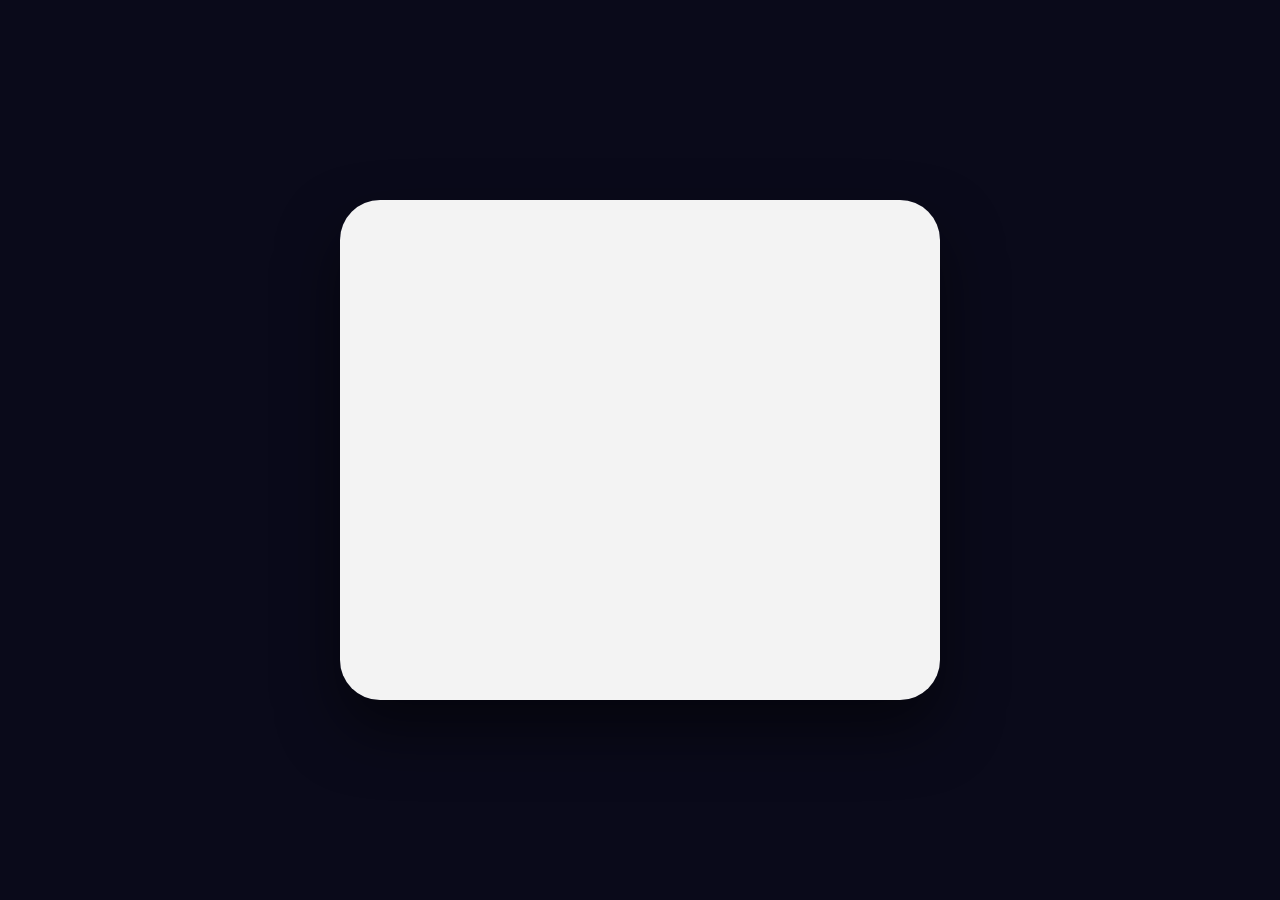
==== surpresa.html @ 6eed4ac9 "Add files via upload" ====
<!DOCTYPE html>
<html lang="pt-br">
<head>
    <meta charset="UTF-8">
    <meta name="viewport" content="width=device-width, initial-scale=1.0, user-scalable=yes">
    <title>💕 Surpresa Especial</title>
    <style>
        /* ============================================================
           ESTILOS GERAIS
           ============================================================ */
        * {
            margin: 0;
            padding: 0;
            box-sizing: border-box;
        }

        body {
            font-family: 'Segoe UI', 'Helvetica Neue', system-ui, sans-serif;
            min-height: 100vh;
            display: flex;
            align-items: center;
            justify-content: center;
            padding: 20px;
            overflow: hidden;
            background: #0a0a1a;
            transition: background 0.8s ease;
        }

        .container {
            width: 100%;
            max-width: 600px;
            min-height: 500px;
            background: rgba(255, 255, 255, 0.95);
            border-radius: 40px;
            padding: 35px 30px;
            box-shadow: 0 30px 60px rgba(0,0,0,0.5);
            position: relative;
            overflow: hidden;
            animation: fadeIn 0.6s ease;
        }

        @keyframes fadeIn {
            from { opacity: 0; transform: scale(0.95); }
            to { opacity: 1; transform: scale(1); }
        }

        @keyframes slideUp {
            from { opacity: 0; transform: translateY(30px); }
            to { opacity: 1; transform: translateY(0); }
        }

        .pergunta-container {
            animation: slideUp 0.5s ease;
            position: relative;
            z-index: 2;
        }

        .pergunta-numero {
            font-size: 0.8rem;
            color: #888;
            margin-bottom: 5px;
            font-weight: bold;
        }

        .pergunta-titulo {
            font-size: 1.1rem;
            color: #555;
            margin-bottom: 15px;
            font-style: italic;
        }

        .pergunta-texto {
            font-size: 1.4rem;
            font-weight: bold;
            color: #2c3e50;
            margin-bottom: 25px;
            line-height: 1.4;
        }

        /* Opções */
        .opcoes {
            display: flex;
            flex-direction: column;
            gap: 12px;
            margin: 20px 0;
        }

        .opcao-btn {
            padding: 14px 20px;
            border: 2px solid #ddd;
            border-radius: 16px;
            background: white;
            font-size: 1rem;
            cursor: pointer;
            transition: all 0.2s ease;
            text-align: left;
            font-weight: 500;
            color: #2c3e50;
        }

        .opcao-btn:hover {
            border-color: #9b59b6;
            background: #f8f0ff;
        }

        .opcao-btn:active {
            transform: scale(0.97);
        }

        .opcao-btn.certa {
            border-color: #27ae60;
            background: #eafaf1;
            color: #27ae60;
        }

        .opcao-btn.errada {
            border-color: #e74c3c;
            background: #fdedec;
            color: #e74c3c;
        }

        .opcao-btn:disabled {
            cursor: not-allowed;
            opacity: 0.7;
        }

        /* Campo aberto */
        .campo-aberto {
            margin: 20px 0;
        }

        .campo-aberto textarea {
            width: 100%;
            padding: 15px;
            border-radius: 16px;
            border: 2px solid #ddd;
            font-size: 1rem;
            font-family: inherit;
            resize: vertical;
            min-height: 80px;
            transition: border 0.3s;
        }

        .campo-aberto textarea:focus {
            border-color: #9b59b6;
            outline: none;
        }

        .btn-enviar {
            padding: 12px 30px;
            border: none;
            border-radius: 30px;
            font-size: 1rem;
            font-weight: bold;
            cursor: pointer;
            transition: all 0.2s ease;
            margin-top: 10px;
            background: #9b59b6;
            color: white;
        }

        .btn-enviar:hover {
            background: #8e44ad;
            transform: scale(1.02);
        }

        .btn-enviar:active {
            transform: scale(0.96);
        }

        /* Mensagem de resultado */
        .mensagem-resultado {
            margin-top: 20px;
            padding: 20px;
            border-radius: 16px;
            background: #f8f0ff;
            font-size: 1.1rem;
            line-height: 1.6;
            color: #2c3e50;
            animation: slideUp 0.4s ease;
            border-left: 4px solid #9b59b6;
        }

        .mensagem-resultado .destaque {
            color: #9b59b6;
            font-weight: bold;
        }

        /* Botão próximo */
        .btn-proximo {
            display: none;
            margin-top: 20px;
            padding: 14px 35px;
            border: none;
            border-radius: 30px;
            font-size: 1rem;
            font-weight: bold;
            cursor: pointer;
            background: linear-gradient(135deg, #9b59b6, #8e44ad);
            color: white;
            transition: all 0.2s ease;
        }

        .btn-proximo:hover {
            transform: scale(1.02);
            box-shadow: 0 5px 20px rgba(155, 89, 182, 0.4);
        }

        .btn-proximo:active {
            transform: scale(0.96);
        }

        .btn-proximo.visible {
            display: inline-block;
            animation: slideUp 0.4s ease;
        }

        /* Tela de suspense */
        .tela-suspense {
            text-align: center;
            padding: 40px 20px;
            animation: slideUp 0.8s ease;
        }

        .tela-suspense h2 {
            font-size: 2rem;
            color: #6c3483;
            margin-bottom: 20px;
        }

        .tela-suspense p {
            font-size: 1.2rem;
            color: #4a235a;
            line-height: 1.8;
            margin-bottom: 30px;
        }

        .tela-suspense .btn-suspense {
            padding: 16px 40px;
            border: none;
            border-radius: 40px;
            font-size: 1.2rem;
            font-weight: bold;
            cursor: pointer;
            background: linear-gradient(135deg, #6c3483, #4a235a);
            color: white;
            transition: all 0.3s ease;
        }

        .tela-suspense .btn-suspense:hover {
            transform: scale(1.05);
            box-shadow: 0 5px 30px rgba(108, 52, 131, 0.5);
        }

        /* Tela final - Pedido */
        .tela-pedido {
            text-align: center;
            padding: 30px 20px;
            animation: slideUp 0.6s ease;
        }

        .tela-pedido h2 {
            font-size: 1.8rem;
            color: #c0392b;
            margin-bottom: 20px;
        }

        .tela-pedido p {
            font-size: 1.1rem;
            color: #2c3e50;
            line-height: 1.8;
            margin-bottom: 30px;
        }

        .botoes-pedido {
            display: flex;
            gap: 20px;
            justify-content: center;
            flex-wrap: wrap;
        }

        .btn-pedido {
            padding: 16px 40px;
            border: none;
            border-radius: 50px;
            font-size: 1.2rem;
            font-weight: bold;
            cursor: pointer;
            transition: all 0.3s ease;
        }

        .btn-pedido-sim {
            background: linear-gradient(135deg, #e74c3c, #c0392b);
            color: white;
        }

        .btn-pedido-sim:hover {
            transform: scale(1.05);
            box-shadow: 0 5px 30px rgba(231, 76, 60, 0.5);
        }

        .btn-pedido-claro {
            background: linear-gradient(135deg, #e91e63, #ad1457);
            color: white;
        }

        .btn-pedido-claro:hover {
            transform: scale(1.05);
            box-shadow: 0 5px 30px rgba(233, 30, 99, 0.5);
        }

        .tela-final {
            text-align: center;
            padding: 40px 20px;
            animation: slideUp 0.6s ease;
        }

        .tela-final h1 {
            font-size: 2.5rem;
            color: #c0392b;
            margin-bottom: 15px;
        }

        .tela-final p {
            font-size: 1.3rem;
            color: #2c3e50;
            line-height: 1.8;
        }

        /* Efeitos de fundo */
        .bg-effect {
            position: absolute;
            top: 0;
            left: 0;
            width: 100%;
            height: 100%;
            pointer-events: none;
            z-index: 0;
            overflow: hidden;
        }

        .bg-effect .particle {
            position: absolute;
            opacity: 0.2;
            font-size: 1.5rem;
            animation: floatParticle 8s infinite linear;
        }

        @keyframes floatParticle {
            0% { transform: translateY(100%) rotate(0deg); opacity: 0; }
            10% { opacity: 0.2; }
            90% { opacity: 0.2; }
            100% { transform: translateY(-100%) rotate(720deg); opacity: 0; }
        }

        /* Corações flutuantes */
        .heart-rain {
            position: fixed;
            top: 0;
            left: 0;
            width: 100%;
            height: 100%;
            pointer-events: none;
            z-index: 9999;
            overflow: hidden;
        }

        .heart-rain .heart {
            position: absolute;
            font-size: 2rem;
            animation: heartFall linear forwards;
            color: #e74c3c;
        }

        @keyframes heartFall {
            0% { transform: translateY(-20px) rotate(0deg); opacity: 1; }
            100% { transform: translateY(100vh) rotate(720deg); opacity: 0; }
        }

        /* Confetes */
        .confetti-container {
            position: fixed;
            top: 0;
            left: 0;
            width: 100%;
            height: 100%;
            pointer-events: none;
            z-index: 9998;
            overflow: hidden;
        }

        .confetti {
            position: absolute;
            width: 10px;
            height: 10px;
            animation: confettiFall linear forwards;
        }

        @keyframes confettiFall {
            0% { transform: translateY(-20px) rotate(0deg); opacity: 1; }
            100% { transform: translateY(100vh) rotate(720deg); opacity: 0; }
        }

        .hidden {
            display: none !important;
        }

        /* Responsivo */
        @media (max-width: 480px) {
            .container {
                padding: 25px 20px;
                min-height: 400px;
            }
            .pergunta-texto {
                font-size: 1.1rem;
            }
            .opcao-btn {
                padding: 12px 16px;
                font-size: 0.9rem;
            }
            .tela-pedido h2 {
                font-size: 1.4rem;
            }
            .btn-pedido {
                padding: 14px 30px;
                font-size: 1rem;
            }
            .tela-suspense h2 {
                font-size: 1.5rem;
            }
        }
    </style>
</head>
<body>

<div class="container" id="container">
    <!-- Efeitos de fundo -->
    <div class="bg-effect" id="bgEffect"></div>

    <!-- Conteúdo principal -->
    <div id="conteudo"></div>
</div>

<!-- Elementos para efeitos -->
<div class="heart-rain" id="heartRain"></div>
<div class="confetti-container" id="confettiContainer"></div>

<script>
    // ============================================================
    // DADOS DAS PERGUNTAS
    // ============================================================

    const perguntas = [
        // Pergunta 1 - Matemática
        {
            id: 1,
            titulo: "🧮 Matemática",
            pergunta: "100 x 100 = ?",
            tipo: "opcoes",
            opcoes: ["100", "1000", "10000", "100000"],
            respostaCorreta: "10000",
            mensagem: "Acertou! Mas nem o maior número do universo pode medir o meu amor por você. 💫",
            corFundo: "linear-gradient(135deg, #0c1445, #1a237e)",
            corContainer: "rgba(255,255,255,0.95)",
            efeito: "numeros"
        },
        // Pergunta 2 - Geometria
        {
            id: 2,
            titulo: "📐 Geometria",
            pergunta: "Qual o símbolo geométrico mais resistente?",
            tipo: "opcoes",
            opcoes: ["Triângulo", "Quadrado", "Círculo", "Hexágono"],
            respostaCorreta: "Triângulo",
            mensagem: "Pode até ser... mas ainda assim não é tão forte quanto o nosso amor. 🔺",
            corFundo: "linear-gradient(135deg, #0a0a0a, #1a1a2e)",
            corContainer: "rgba(255,255,255,0.92)",
            efeito: "geometria"
        },
        // Pergunta 3 - Geografia
        {
            id: 3,
            titulo: "🌍 Geografia",
            pergunta: "Qual a distância entre a Terra e o Sol?",
            tipo: "opcoes",
            opcoes: ["50 milhões km", "100 milhões km", "150 milhões km", "200 milhões km"],
            respostaCorreta: "150 milhões km",
            mensagem: "Deve ser eu acho... Mas mesmo essa distância enorme é pequena perto do quanto eu penso em você. 🌍",
            corFundo: "linear-gradient(135deg, #0d47a1, #1565c0)",
            corContainer: "rgba(255,255,255,0.95)",
            efeito: "globo"
        },
        // Pergunta 4 - Flores
        {
            id: 4,
            titulo: "🌸 Flores",
            pergunta: "Qual a flor mais bela do mundo?",
            tipo: "opcoes",
            opcoes: ["Orquídea", "Lírio", "Rosas", "Girassóis"],
            respostaCorreta: "nenhuma",
            mensagem: "A flor mais bela é você — uma flor tão rara que nem os jardins mais antigos do mundo já viram igual. 🌸",
            corFundo: "linear-gradient(180deg, #0d47a1 0%, #4caf50 40%, #81c784 100%)",
            corContainer: "rgba(255,255,255,0.95)",
            efeito: "petalas"
        },
        // Pergunta 5 - Pôr do Sol (ABERTA)
        {
            id: 5,
            titulo: "🌅 Pôr do Sol",
            pergunta: "Onde fica o pôr do sol mais bonito do mundo?",
            tipo: "aberta",
            mensagem: "O pôr do sol mais bonito é o que reflete nos seus olhos quando você sorri. 🌅",
            corFundo: "linear-gradient(135deg, #ff6f00, #ff8f00, #ff6f00)",
            corContainer: "rgba(255,255,255,0.95)",
            efeito: "raios"
        },
        // Pergunta 6 - Estrelas
        {
            id: 6,
            titulo: "⭐ Estrelas",
            pergunta: "Qual a estrela mais brilhante do céu?",
            tipo: "opcoes",
            opcoes: ["Sirius", "Vênus", "Estrela Polar", "Betelgeuse"],
            respostaCorreta: "nenhuma",
            mensagem: "A estrela mais brilhante é você, iluminando meu mundo mesmo nos dias mais escuros. ⭐",
            corFundo: "linear-gradient(135deg, #0a0a2e, #1a1a4e)",
            corContainer: "rgba(255,255,255,0.95)",
            efeito: "estrelas"
        },
        // Pergunta 7 - Escola (ABERTA)
        {
            id: 7,
            titulo: "📚 Matérias da Escola",
            pergunta: "Qual matéria escolar é a mais importante?",
            tipo: "aberta",
            mensagem: "A matéria mais importante é você — e eu vou estudar ela a vida inteira. 📚",
            corFundo: "linear-gradient(135deg, #1b5e20, #2e7d32, #1b5e20)",
            corContainer: "rgba(255,255,255,0.95)",
            efeito: "giz"
        },
        // Pergunta 8 - Harry Potter (ABERTA)
        {
            id: 8,
            titulo: "⚡ Harry Potter",
            pergunta: "Qual a bruxa mais linda de toda a ficção?",
            tipo: "aberta",
            mensagem: "Nem a magia mais poderosa do mundo criaria alguém tão linda quanto você. ⚡",
            corFundo: "linear-gradient(135deg, #1a0a2e, #4a1a6e, #1a0a2e)",
            corContainer: "rgba(255,255,255,0.95)",
            efeito: "varinha"
        },
        // Pergunta 9 - Coração (ABERTA)
        {
            id: 9,
            titulo: "💭 A Pergunta do Coração",
            pergunta: "Se você pudesse descrever o que sente por mim em uma palavra, qual seria?",
            tipo: "aberta",
            mensagem: "💕 Eu também te amo! 💕",
            corFundo: "linear-gradient(135deg, #e91e63, #9b59b6)",
            corContainer: "rgba(255,255,255,0.95)",
            efeito: "coracoes"
        }
    ];

    // ============================================================
    // ESTADO
    // ============================================================

    let perguntaAtual = 0;
    let respostas = [];

    // ============================================================
    // FUNÇÕES DE EFEITOS
    // ============================================================

    function criarEfeito(efeito) {
        const bg = document.getElementById('bgEffect');
        bg.innerHTML = '';

        if (efeito === 'numeros') {
            const nums = ['0','1','2','3','4','5','6','7','8','9'];
            for (let i = 0; i < 30; i++) {
                const el = document.createElement('span');
                el.className = 'particle';
                el.textContent = nums[Math.floor(Math.random() * nums.length)];
                el.style.left = Math.random() * 100 + '%';
                el.style.animationDuration = (6 + Math.random() * 4) + 's';
                el.style.animationDelay = (Math.random() * 5) + 's';
                el.style.fontSize = (1 + Math.random() * 2) + 'rem';
                el.style.color = '#4fc3f7';
                bg.appendChild(el);
            }
        } else if (efeito === 'geometria') {
            const formas = ['△','□','○','⬡'];
            for (let i = 0; i < 25; i++) {
                const el = document.createElement('span');
                el.className = 'particle';
                el.textContent = formas[Math.floor(Math.random() * formas.length)];
                el.style.left = Math.random() * 100 + '%';
                el.style.animationDuration = (5 + Math.random() * 5) + 's';
                el.style.animationDelay = (Math.random() * 4) + 's';
                el.style.fontSize = (1.5 + Math.random() * 2) + 'rem';
                el.style.color = ['#e74c3c','#f39c12','#2ecc71','#3498db'][Math.floor(Math.random()*4)];
                bg.appendChild(el);
            }
        } else if (efeito === 'globo') {
            const globos = ['🌍','🌎','🌏'];
            for (let i = 0; i < 20; i++) {
                const el = document.createElement('span');
                el.className = 'particle';
                el.textContent = globos[Math.floor(Math.random() * globos.length)];
                el.style.left = Math.random() * 100 + '%';
                el.style.animationDuration = (6 + Math.random() * 5) + 's';
                el.style.animationDelay = (Math.random() * 4) + 's';
                el.style.fontSize = (1.5 + Math.random() * 2) + 'rem';
                bg.appendChild(el);
            }
        } else if (efeito === 'petalas') {
            const petalas = ['🌸','🌺','🌷','🌹'];
            for (let i = 0; i < 25; i++) {
                const el = document.createElement('span');
                el.className = 'particle';
                el.textContent = petalas[Math.floor(Math.random() * petalas.length)];
                el.style.left = Math.random() * 100 + '%';
                el.style.animationDuration = (5 + Math.random() * 6) + 's';
                el.style.animationDelay = (Math.random() * 5) + 's';
                el.style.fontSize = (1 + Math.random() * 2) + 'rem';
                bg.appendChild(el);
            }
        } else if (efeito === 'raios') {
            const raios = ['☀️','🌅','✨'];
            for (let i = 0; i < 20; i++) {
                const el = document.createElement('span');
                el.className = 'particle';
                el.textContent = raios[Math.floor(Math.random() * raios.length)];
                el.style.left = Math.random() * 100 + '%';
                el.style.animationDuration = (5 + Math.random() * 5) + 's';
                el.style.animationDelay = (Math.random() * 4) + 's';
                el.style.fontSize = (1.5 + Math.random() * 2) + 'rem';
                bg.appendChild(el);
            }
        } else if (efeito === 'estrelas') {
            const estrelas = ['⭐','✨','🌟'];
            for (let i = 0; i < 30; i++) {
                const el = document.createElement('span');
                el.className = 'particle';
                el.textContent = estrelas[Math.floor(Math.random() * estrelas.length)];
                el.style.left = Math.random() * 100 + '%';
                el.style.animationDuration = (4 + Math.random() * 6) + 's';
                el.style.animationDelay = (Math.random() * 5) + 's';
                el.style.fontSize = (0.8 + Math.random() * 2) + 'rem';
                el.style.color = '#ffd700';
                bg.appendChild(el);
            }
        } else if (efeito === 'giz') {
            const giz = ['✏️','📐','📚'];
            for (let i = 0; i < 20; i++) {
                const el = document.createElement('span');
                el.className = 'particle';
                el.textContent = giz[Math.floor(Math.random() * giz.length)];
                el.style.left = Math.random() * 100 + '%';
                el.style.animationDuration = (5 + Math.random() * 5) + 's';
                el.style.animationDelay = (Math.random() * 4) + 's';
                el.style.fontSize = (1.5 + Math.random() * 2) + 'rem';
                bg.appendChild(el);
            }
        } else if (efeito === 'varinha') {
            const magia = ['⚡','✨','🌟','🪄'];
            for (let i = 0; i < 25; i++) {
                const el = document.createElement('span');
                el.className = 'particle';
                el.textContent = magia[Math.floor(Math.random() * magia.length)];
                el.style.left = Math.random() * 100 + '%';
                el.style.animationDuration = (3 + Math.random() * 5) + 's';
                el.style.animationDelay = (Math.random() * 4) + 's';
                el.style.fontSize = (1 + Math.random() * 2) + 'rem';
                el.style.color = '#ffd700';
                bg.appendChild(el);
            }
        } else if (efeito === 'coracoes') {
            const hearts = ['❤️','💕','💗','💖','💘'];
            for (let i = 0; i < 30; i++) {
                const el = document.createElement('span');
                el.className = 'particle';
                el.textContent = hearts[Math.floor(Math.random() * hearts.length)];
                el.style.left = Math.random() * 100 + '%';
                el.style.animationDuration = (4 + Math.random() * 5) + 's';
                el.style.animationDelay = (Math.random() * 4) + 's';
                el.style.fontSize = (1 + Math.random() * 2) + 'rem';
                el.style.color = '#e74c3c';
                bg.appendChild(el);
            }
        }
    }

    function chuvaDeCoracoes() {
        const container = document.getElementById('heartRain');
        const hearts = ['❤️','💕','💗','💖','💘','♥️'];
        for (let i = 0; i < 60; i++) {
            setTimeout(() => {
                const heart = document.createElement('div');
                heart.className = 'heart';
                heart.textContent = hearts[Math.floor(Math.random() * hearts.length)];
                heart.style.left = Math.random() * 100 + '%';
                heart.style.fontSize = (1 + Math.random() * 2.5) + 'rem';
                heart.style.animationDuration = (2 + Math.random() * 3) + 's';
                heart.style.animationDelay = '0s';
                container.appendChild(heart);
                setTimeout(() => heart.remove(), 5000);
            }, i * 80);
        }
    }

    function confetes() {
        const container = document.getElementById('confettiContainer');
        const cores = ['#e74c3c','#f39c12','#2ecc71','#3498db','#9b59b6','#e91e63','#ff6f00','#00bcd4'];
        for (let i = 0; i < 100; i++) {
            setTimeout(() => {
                const confetti = document.createElement('div');
                confetti.className = 'confetti';
                confetti.style.left = Math.random() * 100 + '%';
                confetti.style.width = (5 + Math.random() * 10) + 'px';
                confetti.style.height = (5 + Math.random() * 10) + 'px';
                confetti.style.background = cores[Math.floor(Math.random() * cores.length)];
                confetti.style.borderRadius = Math.random() > 0.5 ? '50%' : '2px';
                confetti.style.animationDuration = (2 + Math.random() * 3) + 's';
                confetti.style.animationDelay = '0s';
                container.appendChild(confetti);
                setTimeout(() => confetti.remove(), 5000);
            }, i * 50);
        }
    }

    // ============================================================
    // RENDERIZAÇÃO
    // ============================================================

    function renderizarPergunta(index) {
        const p = perguntas[index];
        const container = document.getElementById('container');
        const conteudo = document.getElementById('conteudo');

        // Atualizar fundo
        document.body.style.background = p.corFundo;

        // Criar efeito
        criarEfeito(p.efeito);

        let html = `<div class="pergunta-container">`;
        html += `<div class="pergunta-numero">Pergunta ${p.id} de ${perguntas.length}</div>`;
        html += `<div class="pergunta-titulo">${p.titulo}</div>`;
        html += `<div class="pergunta-texto">${p.pergunta}</div>`;

        if (p.tipo === 'opcoes') {
            html += `<div class="opcoes" id="opcoes">`;
            p.opcoes.forEach((opcao, i) => {
                html += `<button class="opcao-btn" data-index="${i}" data-opcao="${opcao}">${opcao}</button>`;
            });
            html += `</div>`;
            html += `<div id="resultado"></div>`;
            html += `<button class="btn-proximo" id="btnProximo">Próxima pergunta ➜</button>`;
        } else {
            html += `<div class="campo-aberto">`;
            html += `<textarea id="respostaAberta" placeholder="Digite sua resposta aqui..."></textarea>`;
            html += `<button class="btn-enviar" id="btnEnviarAberta">💕 Enviar resposta</button>`;
            html += `</div>`;
            html += `<div id="resultado"></div>`;
            html += `<button class="btn-proximo" id="btnProximo">Próxima pergunta ➜</button>`;
        }

        html += `</div>`;
        conteudo.innerHTML = html;

        // Eventos
        if (p.tipo === 'opcoes') {
            const botoes = document.querySelectorAll('.opcao-btn');
            const btnProximo = document.getElementById('btnProximo');

            botoes.forEach(btn => {
                btn.addEventListener('click', function() {
                    if (this.disabled) return;
                    const opcao = this.getAttribute('data-opcao');
                    const resultadoDiv = document.getElementById('resultado');
                    
                    botoes.forEach(b => b.disabled = true);

                    let acertou = false;
                    if (p.respostaCorreta === 'nenhuma') {
                        // Sempre erra
                        this.classList.add('errada');
                        resultadoDiv.innerHTML = `<div class="mensagem-resultado">${p.mensagem}</div>`;
                    } else if (opcao === p.respostaCorreta) {
                        this.classList.add('certa');
                        acertou = true;
                        resultadoDiv.innerHTML = `<div class="mensagem-resultado">${p.mensagem}</div>`;
                    } else {
                        this.classList.add('errada');
                        // Mostrar qual era a certa
                        botoes.forEach(b => {
                            if (b.getAttribute('data-opcao') === p.respostaCorreta) {
                                b.classList.add('certa');
                            }
                        });
                        resultadoDiv.innerHTML = `<div class="mensagem-resultado">${p.mensagem}</div>`;
                    }

                    btnProximo.classList.add('visible');
                });
            });

            btnProximo.addEventListener('click', function() {
                if (index < perguntas.length - 1) {
                    perguntaAtual++;
                    renderizarPergunta(perguntaAtual);
                } else {
                    mostrarSuspense();
                }
            });
        } else {
            // Tipo aberta
            const btnEnviar = document.getElementById('btnEnviarAberta');
            const textarea = document.getElementById('respostaAberta');
            const resultadoDiv = document.getElementById('resultado');
            const btnProximo = document.getElementById('btnProximo');

            btnEnviar.addEventListener('click', function() {
                const resposta = textarea.value.trim();
                if (!resposta) {
                    alert('💕 Escreva sua resposta primeiro!');
                    return;
                }

                respostas.push(resposta);
                resultadoDiv.innerHTML = `<div class="mensagem-resultado">${p.mensagem}</div>`;
                textarea.disabled = true;
                btnEnviar.disabled = true;
                btnProximo.classList.add('visible');
            });

            btnProximo.addEventListener('click', function() {
                if (index < perguntas.length - 1) {
                    perguntaAtual++;
                    renderizarPergunta(perguntaAtual);
                } else {
                    mostrarSuspense();
                }
            });
        }
    }

    // ============================================================
    // TELA DE SUSPENSE
    // ============================================================

    function mostrarSuspense() {
        document.body.style.background = 'linear-gradient(135deg, #0a0a0a, #1a0a2e, #0a0a0a)';
        document.getElementById('bgEffect').innerHTML = '';

        const conteudo = document.getElementById('conteudo');
        conteudo.innerHTML = `
            <div class="tela-suspense">
                <h2>🌙 Lara...</h2>
                <p>
                    Você respondeu tudo.<br>
                    Mas ainda tem uma última pergunta...<br><br>
                    <strong style="font-size:1.4rem; color:#8e44ad;">A mais importante de todas.</strong><br><br>
                    Você está pronta? 💫
                </p>
                <button class="btn-suspense" id="btnSuspense">Estou pronta 💜</button>
            </div>
        `;

        document.getElementById('btnSuspense').addEventListener('click', mostrarPedido);
    }

    // ============================================================
    // TELA DE PEDIDO
    // ============================================================

    function mostrarPedido() {
        document.body.style.background = 'linear-gradient(135deg, #e74c3c, #c0392b, #e74c3c)';
        document.getElementById('bgEffect').innerHTML = '';

        const conteudo = document.getElementById('conteudo');
        conteudo.innerHTML = `
            <div class="tela-pedido">
                <h2>💕 Lara 💕</h2>
                <p>
                    Depois da matemática, da geografia, das flores,<br>
                    das estrelas, de Harry Potter e de todas as perguntas do mundo...<br><br>
                    <strong style="font-size:1.3rem;">Só tem uma resposta que realmente importa.</strong>
                </p>
                <p style="
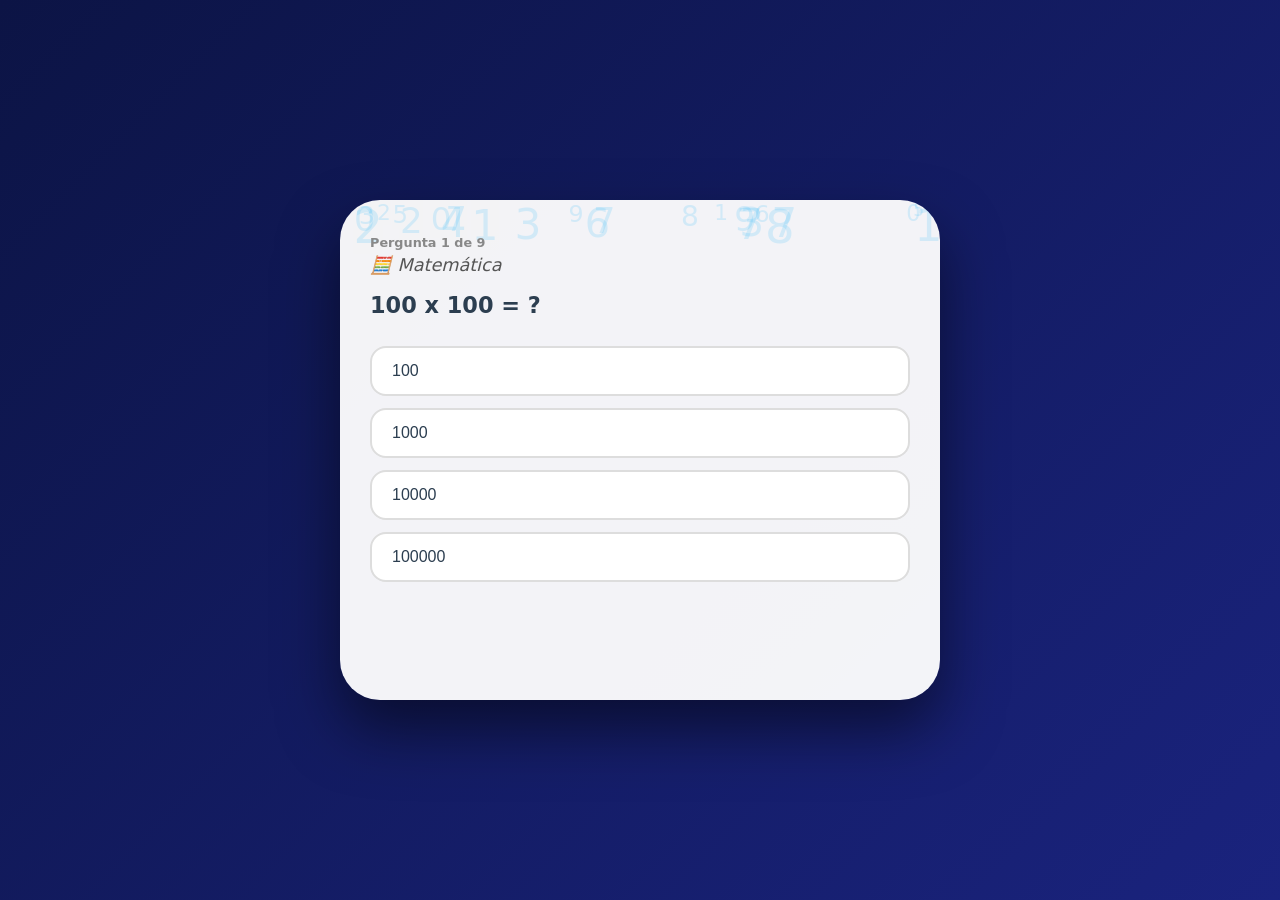
==== commit 017f1f4b: "Update fmt.Println message from 'Hello' to 'Goodbye'" ====
--- a/surpresa.html
+++ b/surpresa.html
@@ -5,9 +5,6 @@
     <meta name="viewport" content="width=device-width, initial-scale=1.0, user-scalable=yes">
     <title>💕 Surpresa Especial</title>
     <style>
-        /* ============================================================
-           ESTILOS GERAIS
-           ============================================================ */
         * {
             margin: 0;
             padding: 0;
@@ -77,7 +74,6 @@
             line-height: 1.4;
         }
 
-        /* Opções */
         .opcoes {
             display: flex;
             flex-direction: column;
@@ -124,7 +120,6 @@
             opacity: 0.7;
         }
 
-        /* Campo aberto */
         .campo-aberto {
             margin: 20px 0;
         }
@@ -168,7 +163,6 @@
             transform: scale(0.96);
         }
 
-        /* Mensagem de resultado */
         .mensagem-resultado {
             margin-top: 20px;
             padding: 20px;
@@ -181,12 +175,6 @@
             border-left: 4px solid #9b59b6;
         }
 
-        .mensagem-resultado .destaque {
-            color: #9b59b6;
-            font-weight: bold;
-        }
-
-        /* Botão próximo */
         .btn-proximo {
             display: none;
             margin-top: 20px;
@@ -215,7 +203,6 @@
             animation: slideUp 0.4s ease;
         }
 
-        /* Tela de suspense */
         .tela-suspense {
             text-align: center;
             padding: 40px 20px;
@@ -252,7 +239,6 @@
             box-shadow: 0 5px 30px rgba(108, 52, 131, 0.5);
         }
 
-        /* Tela final - Pedido */
         .tela-pedido {
             text-align: center;
             padding: 30px 20px;
@@ -327,7 +313,6 @@
             line-height: 1.8;
         }
 
-        /* Efeitos de fundo */
         .bg-effect {
             position: absolute;
             top: 0;
@@ -353,7 +338,6 @@
             100% { transform: translateY(-100%) rotate(720deg); opacity: 0; }
         }
 
-        /* Corações flutuantes */
         .heart-rain {
             position: fixed;
             top: 0;
@@ -377,7 +361,6 @@
             100% { transform: translateY(100vh) rotate(720deg); opacity: 0; }
         }
 
-        /* Confetes */
         .confetti-container {
             position: fixed;
             top: 0;
@@ -405,7 +388,6 @@
             display: none !important;
         }
 
-        /* Responsivo */
         @media (max-width: 480px) {
             .container {
                 padding: 25px 20px;
@@ -434,24 +416,15 @@
 <body>
 
 <div class="container" id="container">
-    <!-- Efeitos de fundo -->
     <div class="bg-effect" id="bgEffect"></div>
-
-    <!-- Conteúdo principal -->
     <div id="conteudo"></div>
 </div>
 
-<!-- Elementos para efeitos -->
 <div class="heart-rain" id="heartRain"></div>
 <div class="confetti-container" id="confettiContainer"></div>
 
 <script>
-    // ============================================================
-    // DADOS DAS PERGUNTAS
-    // ============================================================
-
     const perguntas = [
-        // Pergunta 1 - Matemática
         {
             id: 1,
             titulo: "🧮 Matemática",
@@ -461,10 +434,8 @@
             respostaCorreta: "10000",
             mensagem: "Acertou! Mas nem o maior número do universo pode medir o meu amor por você. 💫",
             corFundo: "linear-gradient(135deg, #0c1445, #1a237e)",
-            corContainer: "rgba(255,255,255,0.95)",
             efeito: "numeros"
         },
-        // Pergunta 2 - Geometria
         {
             id: 2,
             titulo: "📐 Geometria",
@@ -474,10 +445,8 @@
             respostaCorreta: "Triângulo",
             mensagem: "Pode até ser... mas ainda assim não é tão forte quanto o nosso amor. 🔺",
             corFundo: "linear-gradient(135deg, #0a0a0a, #1a1a2e)",
-            corContainer: "rgba(255,255,255,0.92)",
             efeito: "geometria"
         },
-        // Pergunta 3 - Geografia
         {
             id: 3,
             titulo: "🌍 Geografia",
@@ -487,10 +456,8 @@
             respostaCorreta: "150 milhões km",
             mensagem: "Deve ser eu acho... Mas mesmo essa distância enorme é pequena perto do quanto eu penso em você. 🌍",
             corFundo: "linear-gradient(135deg, #0d47a1, #1565c0)",
-            corContainer: "rgba(255,255,255,0.95)",
             efeito: "globo"
         },
-        // Pergunta 4 - Flores
         {
             id: 4,
             titulo: "🌸 Flores",
@@ -500,10 +467,8 @@
             respostaCorreta: "nenhuma",
             mensagem: "A flor mais bela é você — uma flor tão rara que nem os jardins mais antigos do mundo já viram igual. 🌸",
             corFundo: "linear-gradient(180deg, #0d47a1 0%, #4caf50 40%, #81c784 100%)",
-            corContainer: "rgba(255,255,255,0.95)",
             efeito: "petalas"
         },
-        // Pergunta 5 - Pôr do Sol (ABERTA)
         {
             id: 5,
             titulo: "🌅 Pôr do Sol",
@@ -511,10 +476,8 @@
             tipo: "aberta",
             mensagem: "O pôr do sol mais bonito é o que reflete nos seus olhos quando você sorri. 🌅",
             corFundo: "linear-gradient(135deg, #ff6f00, #ff8f00, #ff6f00)",
-            corContainer: "rgba(255,255,255,0.95)",
             efeito: "raios"
         },
-        // Pergunta 6 - Estrelas
         {
             id: 6,
             titulo: "⭐ Estrelas",
@@ -524,10 +487,8 @@
             respostaCorreta: "nenhuma",
             mensagem: "A estrela mais brilhante é você, iluminando meu mundo mesmo nos dias mais escuros. ⭐",
             corFundo: "linear-gradient(135deg, #0a0a2e, #1a1a4e)",
-            corContainer: "rgba(255,255,255,0.95)",
             efeito: "estrelas"
         },
-        // Pergunta 7 - Escola (ABERTA)
         {
             id: 7,
             titulo: "📚 Matérias da Escola",
@@ -535,10 +496,8 @@
             tipo: "aberta",
             mensagem: "A matéria mais importante é você — e eu vou estudar ela a vida inteira. 📚",
             corFundo: "linear-gradient(135deg, #1b5e20, #2e7d32, #1b5e20)",
-            corContainer: "rgba(255,255,255,0.95)",
             efeito: "giz"
         },
-        // Pergunta 8 - Harry Potter (ABERTA)
         {
             id: 8,
             titulo: "⚡ Harry Potter",
@@ -546,10 +505,8 @@
             tipo: "aberta",
             mensagem: "Nem a magia mais poderosa do mundo criaria alguém tão linda quanto você. ⚡",
             corFundo: "linear-gradient(135deg, #1a0a2e, #4a1a6e, #1a0a2e)",
-            corContainer: "rgba(255,255,255,0.95)",
             efeito: "varinha"
         },
-        // Pergunta 9 - Coração (ABERTA)
         {
             id: 9,
             titulo: "💭 A Pergunta do Coração",
@@ -557,146 +514,51 @@
             tipo: "aberta",
             mensagem: "💕 Eu também te amo! 💕",
             corFundo: "linear-gradient(135deg, #e91e63, #9b59b6)",
-            corContainer: "rgba(255,255,255,0.95)",
             efeito: "coracoes"
         }
     ];
 
-    // ============================================================
-    // ESTADO
-    // ============================================================
-
     let perguntaAtual = 0;
-    let respostas = [];
-
-    // ============================================================
-    // FUNÇÕES DE EFEITOS
-    // ============================================================
 
     function criarEfeito(efeito) {
         const bg = document.getElementById('bgEffect');
         bg.innerHTML = '';
 
-        if (efeito === 'numeros') {
-            const nums = ['0','1','2','3','4','5','6','7','8','9'];
-            for (let i = 0; i < 30; i++) {
-                const el = document.createElement('span');
-                el.className = 'particle';
-                el.textContent = nums[Math.floor(Math.random() * nums.length)];
-                el.style.left = Math.random() * 100 + '%';
-                el.style.animationDuration = (6 + Math.random() * 4) + 's';
-                el.style.animationDelay = (Math.random() * 5) + 's';
-                el.style.fontSize = (1 + Math.random() * 2) + 'rem';
-                el.style.color = '#4fc3f7';
-                bg.appendChild(el);
-            }
-        } else if (efeito === 'geometria') {
-            const formas = ['△','□','○','⬡'];
-            for (let i = 0; i < 25; i++) {
-                const el = document.createElement('span');
-                el.className = 'particle';
-                el.textContent = formas[Math.floor(Math.random() * formas.length)];
-                el.style.left = Math.random() * 100 + '%';
-                el.style.animationDuration = (5 + Math.random() * 5) + 's';
-                el.style.animationDelay = (Math.random() * 4) + 's';
-                el.style.fontSize = (1.5 + Math.random() * 2) + 'rem';
-                el.style.color = ['#e74c3c','#f39c12','#2ecc71','#3498db'][Math.floor(Math.random()*4)];
-                bg.appendChild(el);
-            }
-        } else if (efeito === 'globo') {
-            const globos = ['🌍','🌎','🌏'];
-            for (let i = 0; i < 20; i++) {
-                const el = document.createElement('span');
-                el.className = 'particle';
-                el.textContent = globos[Math.floor(Math.random() * globos.length)];
-                el.style.left = Math.random() * 100 + '%';
-                el.style.animationDuration = (6 + Math.random() * 5) + 's';
-                el.style.animationDelay = (Math.random() * 4) + 's';
-                el.style.fontSize = (1.5 + Math.random() * 2) + 'rem';
-                bg.appendChild(el);
-            }
-        } else if (efeito === 'petalas') {
-            const petalas = ['🌸','🌺','🌷','🌹'];
-            for (let i = 0; i < 25; i++) {
-                const el = document.createElement('span');
-                el.className = 'particle';
-                el.textContent = petalas[Math.floor(Math.random() * petalas.length)];
-                el.style.left = Math.random() * 100 + '%';
-                el.style.animationDuration = (5 + Math.random() * 6) + 's';
-                el.style.animationDelay = (Math.random() * 5) + 's';
-                el.style.fontSize = (1 + Math.random() * 2) + 'rem';
-                bg.appendChild(el);
-            }
-        } else if (efeito === 'raios') {
-            const raios = ['☀️','🌅','✨'];
-            for (let i = 0; i < 20; i++) {
-                const el = document.createElement('span');
-                el.className = 'particle';
-                el.textContent = raios[Math.floor(Math.random() * raios.length)];
-                el.style.left = Math.random() * 100 + '%';
-                el.style.animationDuration = (5 + Math.random() * 5) + 's';
-                el.style.animationDelay = (Math.random() * 4) + 's';
-                el.style.fontSize = (1.5 + Math.random() * 2) + 'rem';
-                bg.appendChild(el);
-            }
-        } else if (efeito === 'estrelas') {
-            const estrelas = ['⭐','✨','🌟'];
-            for (let i = 0; i < 30; i++) {
-                const el = document.createElement('span');
-                el.className = 'particle';
-                el.textContent = estrelas[Math.floor(Math.random() * estrelas.length)];
-                el.style.left = Math.random() * 100 + '%';
-                el.style.animationDuration = (4 + Math.random() * 6) + 's';
-                el.style.animationDelay = (Math.random() * 5) + 's';
-                el.style.fontSize = (0.8 + Math.random() * 2) + 'rem';
-                el.style.color = '#ffd700';
-                bg.appendChild(el);
-            }
-        } else if (efeito === 'giz') {
-            const giz = ['✏️','📐','📚'];
-            for (let i = 0; i < 20; i++) {
-                const el = document.createElement('span');
-                el.className = 'particle';
-                el.textContent = giz[Math.floor(Math.random() * giz.length)];
-                el.style.left = Math.random() * 100 + '%';
-                el.style.animationDuration = (5 + Math.random() * 5) + 's';
-                el.style.animationDelay = (Math.random() * 4) + 's';
-                el.style.fontSize = (1.5 + Math.random() * 2) + 'rem';
-                bg.appendChild(el);
-            }
-        } else if (efeito === 'varinha') {
-            const magia = ['⚡','✨','🌟','🪄'];
-            for (let i = 0; i < 25; i++) {
-                const el = document.createElement('span');
-                el.className = 'particle';
-                el.textContent = magia[Math.floor(Math.random() * magia.length)];
-                el.style.left = Math.random() * 100 + '%';
-                el.style.animationDuration = (3 + Math.random() * 5) + 's';
-                el.style.animationDelay = (Math.random() * 4) + 's';
-                el.style.fontSize = (1 + Math.random() * 2) + 'rem';
-                el.style.color = '#ffd700';
-                bg.appendChild(el);
-            }
-        } else if (efeito === 'coracoes') {
-            const hearts = ['❤️','💕','💗','💖','💘'];
-            for (let i = 0; i < 30; i++) {
-                const el = document.createElement('span');
-                el.className = 'particle';
-                el.textContent = hearts[Math.floor(Math.random() * hearts.length)];
-                el.style.left = Math.random() * 100 + '%';
-                el.style.animationDuration = (4 + Math.random() * 5) + 's';
-                el.style.animationDelay = (Math.random() * 4) + 's';
-                el.style.fontSize = (1 + Math.random() * 2) + 'rem';
-                el.style.color = '#e74c3c';
-                bg.appendChild(el);
-            }
+        const emojis = {
+            numeros: ['0','1','2','3','4','5','6','7','8','9'],
+            geometria: ['△','□','○','⬡'],
+            globo: ['🌍','🌎','🌏'],
+            petalas: ['🌸','🌺','🌷','🌹'],
+            raios: ['☀️','🌅','✨'],
+            estrelas: ['⭐','✨','🌟'],
+            giz: ['✏️','📐','📚'],
+            varinha: ['⚡','✨','🌟','🪄'],
+            coracoes: ['❤️','💕','💗','💖','💘']
+        };
+
+        const lista = emojis[efeito] || ['✨'];
+        const cores = ['#e74c3c','#f39c12','#2ecc71','#3498db','#9b59b6','#e91e63','#ff6f00','#00bcd4'];
+
+        for (let i = 0; i < 25; i++) {
+            const el = document.createElement('span');
+            el.className = 'particle';
+            el.textContent = lista[Math.floor(Math.random() * lista.length)];
+            el.style.left = Math.random() * 100 + '%';
+            el.style.animationDuration = (4 + Math.random() * 5) + 's';
+            el.style.animationDelay = (Math.random() * 5) + 's';
+            el.style.fontSize = (1 + Math.random() * 2) + 'rem';
+            if (efeito === 'numeros') el.style.color = '#4fc3f7';
+            else if (efeito === 'estrelas' || efeito === 'varinha') el.style.color = '#ffd700';
+            else if (efeito === 'coracoes') el.style.color = '#e74c3c';
+            else el.style.color = cores[Math.floor(Math.random() * cores.length)];
+            bg.appendChild(el);
         }
     }
 
     function chuvaDeCoracoes() {
         const container = document.getElementById('heartRain');
         const hearts = ['❤️','💕','💗','💖','💘','♥️'];
-        for (let i = 0; i < 60; i++) {
+        for (let i = 0; i < 50; i++) {
             setTimeout(() => {
                 const heart = document.createElement('div');
                 heart.className = 'heart';
@@ -704,7 +566,6 @@
                 heart.style.left = Math.random() * 100 + '%';
                 heart.style.fontSize = (1 + Math.random() * 2.5) + 'rem';
                 heart.style.animationDuration = (2 + Math.random() * 3) + 's';
-                heart.style.animationDelay = '0s';
                 container.appendChild(heart);
                 setTimeout(() => heart.remove(), 5000);
             }, i * 80);
@@ -714,7 +575,7 @@
     function confetes() {
         const container = document.getElementById('confettiContainer');
         const cores = ['#e74c3c','#f39c12','#2ecc71','#3498db','#9b59b6','#e91e63','#ff6f00','#00bcd4'];
-        for (let i = 0; i < 100; i++) {
+        for (let i = 0; i < 80; i++) {
             setTimeout(() => {
                 const confetti = document.createElement('div');
                 confetti.className = 'confetti';
@@ -724,26 +585,17 @@
                 confetti.style.background = cores[Math.floor(Math.random() * cores.length)];
                 confetti.style.borderRadius = Math.random() > 0.5 ? '50%' : '2px';
                 confetti.style.animationDuration = (2 + Math.random() * 3) + 's';
-                confetti.style.animationDelay = '0s';
                 container.appendChild(confetti);
                 setTimeout(() => confetti.remove(), 5000);
             }, i * 50);
         }
     }
 
-    // ============================================================
-    // RENDERIZAÇÃO
-    // ============================================================
-
     function renderizarPergunta(index) {
         const p = perguntas[index];
-        const container = document.getElementById('container');
         const conteudo = document.getElementById('conteudo');
 
-        // Atualizar fundo
         document.body.style.background = p.corFundo;
-
-        // Criar efeito
         criarEfeito(p.efeito);
 
         let html = `<div class="pergunta-container">`;
@@ -753,8 +605,8 @@
 
         if (p.tipo === 'opcoes') {
             html += `<div class="opcoes" id="opcoes">`;
-            p.opcoes.forEach((opcao, i) => {
-                html += `<button class="opcao-btn" data-index="${i}" data-opcao="${opcao}">${opcao}</button>`;
+            p.opcoes.forEach((opcao) => {
+                html += `<button class="opcao-btn" data-opcao="${opcao}">${opcao}</button>`;
             });
             html += `</div>`;
             html += `<div id="resultado"></div>`;
@@ -771,7 +623,6 @@
         html += `</div>`;
         conteudo.innerHTML = html;
 
-        // Eventos
         if (p.tipo === 'opcoes') {
             const botoes = document.querySelectorAll('.opcao-btn');
             const btnProximo = document.getElementById('btnProximo');
@@ -784,18 +635,14 @@
                     
                     botoes.forEach(b => b.disabled = true);
 
-                    let acertou = false;
                     if (p.respostaCorreta === 'nenhuma') {
-                        // Sempre erra
                         this.classList.add('errada');
                         resultadoDiv.innerHTML = `<div class="mensagem-resultado">${p.mensagem}</div>`;
                     } else if (opcao === p.respostaCorreta) {
                         this.classList.add('certa');
-                        acertou = true;
                         resultadoDiv.innerHTML = `<div class="mensagem-resultado">${p.mensagem}</div>`;
                     } else {
                         this.classList.add('errada');
-                        // Mostrar qual era a certa
                         botoes.forEach(b => {
                             if (b.getAttribute('data-opcao') === p.respostaCorreta) {
                                 b.classList.add('certa');
@@ -817,7 +664,6 @@
                 }
             });
         } else {
-            // Tipo aberta
             const btnEnviar = document.getElementById('btnEnviarAberta');
             const textarea = document.getElementById('respostaAberta');
             const resultadoDiv = document.getElementById('resultado');
@@ -830,7 +676,6 @@
                     return;
                 }
 
-                respostas.push(resposta);
                 resultadoDiv.innerHTML = `<div class="mensagem-resultado">${p.mensagem}</div>`;
                 textarea.disabled = true;
                 btnEnviar.disabled = true;
@@ -847,10 +692,6 @@
             });
         }
     }
-
-    // ============================================================
-    // TELA DE SUSPENSE
-    // ============================================================
 
     function mostrarSuspense() {
         document.body.style.background = 'linear-gradient(135deg, #0a0a0a, #1a0a2e, #0a0a0a)';
@@ -873,10 +714,6 @@
         document.getElementById('btnSuspense').addEventListener('click', mostrarPedido);
     }
 
-    // ============================================================
-    // TELA DE PEDIDO
-    // ============================================================
-
     function mostrarPedido() {
         document.body.style.background = 'linear-gradient(135deg, #e74c3c, #c0392b, #e74c3c)';
         document.getElementById('bgEffect').innerHTML = '';
@@ -890,4 +727,44 @@
                     das estrelas, de Harry Potter e de todas as perguntas do mundo...<br><br>
                     <strong style="font-size:1.3rem;">Só tem uma resposta que realmente importa.</strong>
                 </p>
-                <p style="+                <p style="font-size:1.5rem; font-weight:bold; color:#c0392b; margin:20px 0;">
+                    Você quer namorar comigo?
+                </p>
+                <div class="botoes-pedido">
+                    <button class="btn-pedido btn-pedido-sim" id="btnSim">💖 SIM</button>
+                    <button class="btn-pedido btn-pedido-claro" id="btnClaro">💕 CLARO QUE SIM</button>
+                </div>
+            </div>
+        `;
+
+        document.getElementById('btnSim').addEventListener('click', mostrarFinal);
+        document.getElementById('btnClaro').addEventListener('click', mostrarFinal);
+    }
+
+    function mostrarFinal() {
+        chuvaDeCoracoes();
+        confetes();
+
+        document.body.style.background = 'linear-gradient(135deg, #f9d423, #ff4e50)';
+
+        const conteudo = document.getElementById('conteudo');
+        conteudo.innerHTML = `
+            <div class="tela-final">
+                <h1>💕 EU SOU A PESSOA MAIS FELIZ DO MUNDO! 💕</h1>
+                <p style="font-size:2rem; margin:20px 0;">🥰</p>
+                <p>Você acabou de fazer meu coração explodir de alegria! ❤️</p>
+                <p style="margin-top:20px; font-size:1.2rem; color:#6c3483;">
+                    Prometo ser seu parceiro, seu amigo, seu apoio e seu amor para sempre. 💫
+                </p>
+                <p style="margin-top:30px; font-size:1rem; color:#888;">
+                    🎉 Agora é oficial: você é minha namorada! 🎉
+                </p>
+            </div>
+        `;
+    }
+
+    // INICIAR
+    renderizarPergunta(0);
+</script>
+</body>
+</html>
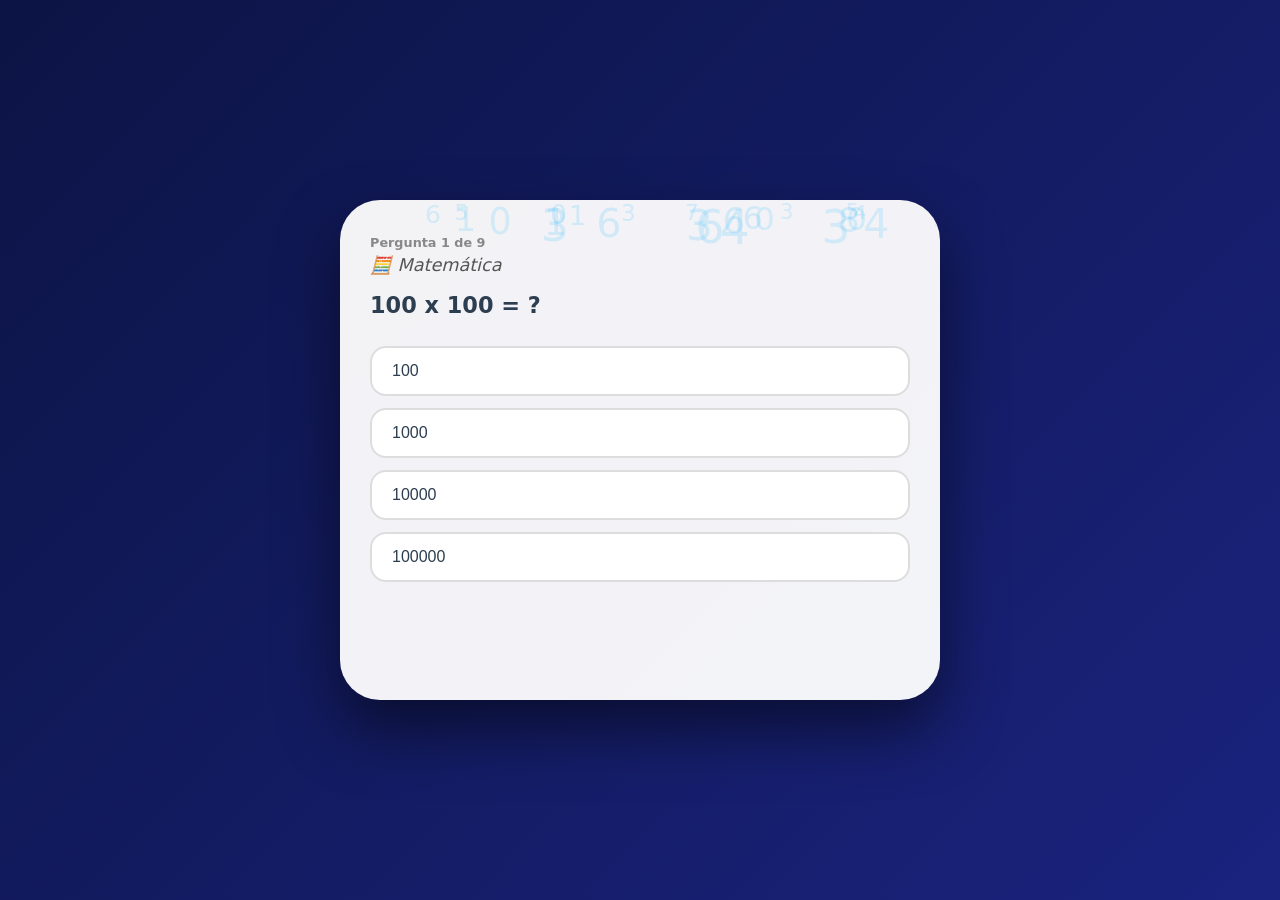
==== commit 7dc74670: "Update print statement from 'Hello' to 'Goodbye'" ====
--- a/surpresa.html
+++ b/surpresa.html
@@ -731,7 +731,7 @@
                     Você quer namorar comigo?
                 </p>
                 <div class="botoes-pedido">
-                    <button class="btn-pedido btn-pedido-sim" id="btnSim">💖 SIM</button>
+                    <button class="btn-pedido btn-pedido-sim" id="btnSim">💖 Não, só ammizade</button>
                     <button class="btn-pedido btn-pedido-claro" id="btnClaro">💕 CLARO QUE SIM</button>
                 </div>
             </div>
@@ -757,7 +757,7 @@
                     Prometo ser seu parceiro, seu amigo, seu apoio e seu amor para sempre. 💫
                 </p>
                 <p style="margin-top:30px; font-size:1rem; color:#888;">
-                    🎉 Agora é oficial: você é minha namorada! 🎉
+                    🎉 Serei para sempre seu, do modo que você desejar 🎉
                 </p>
             </div>
         `;
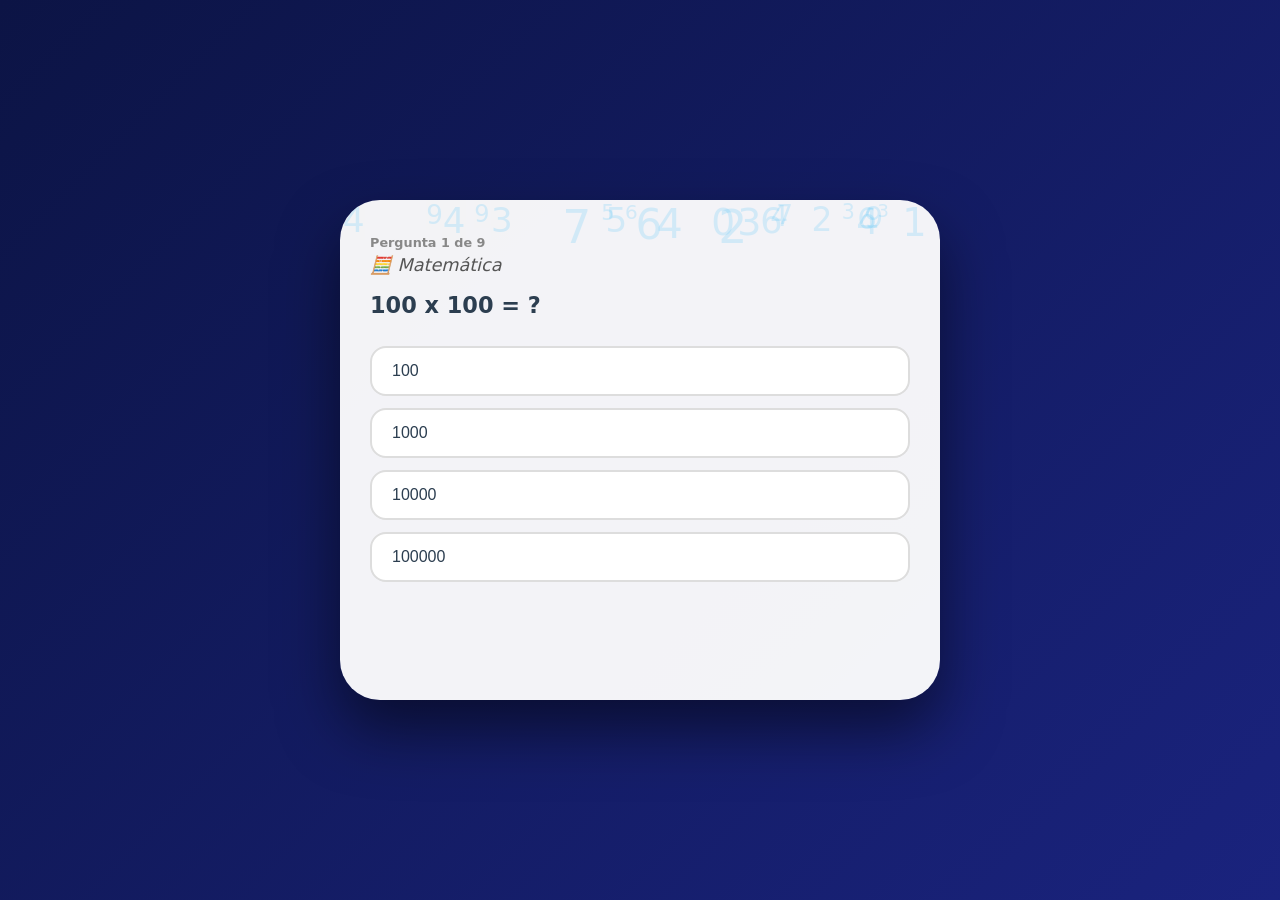
==== commit 0191d212: "Update surpresa.html" ====
--- a/surpresa.html
+++ b/surpresa.html
@@ -494,7 +494,7 @@
             titulo: "📚 Matérias da Escola",
             pergunta: "Qual matéria escolar é a mais importante?",
             tipo: "aberta",
-            mensagem: "A matéria mais importante é você — e eu vou estudar ela a vida inteira. 📚",
+            mensagem: "A matéria mais importante é você, e eu quero estudar ela a vida inteira. 📚",
             corFundo: "linear-gradient(135deg, #1b5e20, #2e7d32, #1b5e20)",
             efeito: "giz"
         },
@@ -512,7 +512,7 @@
             titulo: "💭 A Pergunta do Coração",
             pergunta: "Se você pudesse descrever o que sente por mim em uma palavra, qual seria?",
             tipo: "aberta",
-            mensagem: "💕 Eu também te amo! 💕",
+            mensagem: "💕 Eu amo você! 💕",
             corFundo: "linear-gradient(135deg, #e91e63, #9b59b6)",
             efeito: "coracoes"
         }
@@ -704,7 +704,7 @@
                 <p>
                     Você respondeu tudo.<br>
                     Mas ainda tem uma última pergunta...<br><br>
-                    <strong style="font-size:1.4rem; color:#8e44ad;">A mais importante de todas.</strong><br><br>
+                    <strong style="font-size:1.4rem; color:#8e44ad;">Sem pressão, só quero saber o que você deseja.</strong><br><br>
                     Você está pronta? 💫
                 </p>
                 <button class="btn-suspense" id="btnSuspense">Estou pronta 💜</button>
@@ -725,7 +725,7 @@
                 <p>
                     Depois da matemática, da geografia, das flores,<br>
                     das estrelas, de Harry Potter e de todas as perguntas do mundo...<br><br>
-                    <strong style="font-size:1.3rem;">Só tem uma resposta que realmente importa.</strong>
+                    <strong style="font-size:1.3rem;">A pergunta que mais importa.</strong>
                 </p>
                 <p style="font-size:1.5rem; font-weight:bold; color:#c0392b; margin:20px 0;">
                     Você quer namorar comigo?
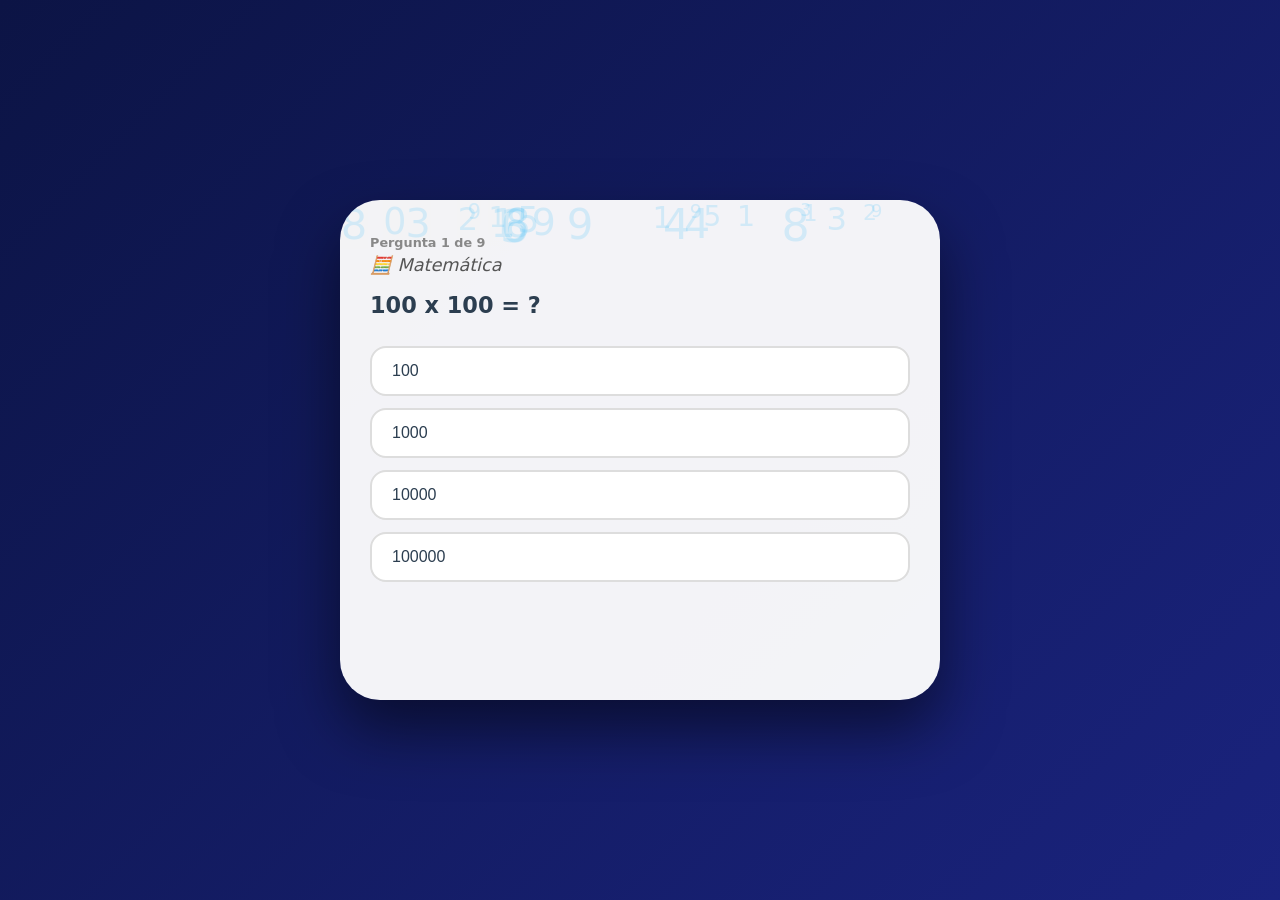
==== commit bc88e124: "Update surpresa.html" ====
--- a/surpresa.html
+++ b/surpresa.html
@@ -731,7 +731,7 @@
                     Você quer namorar comigo?
                 </p>
                 <div class="botoes-pedido">
-                    <button class="btn-pedido btn-pedido-sim" id="btnSim">💖 Não, só ammizade</button>
+                    <button class="btn-pedido btn-pedido-sim" id="btnSim">💖 Não, só amizade</button>
                     <button class="btn-pedido btn-pedido-claro" id="btnClaro">💕 CLARO QUE SIM</button>
                 </div>
             </div>
